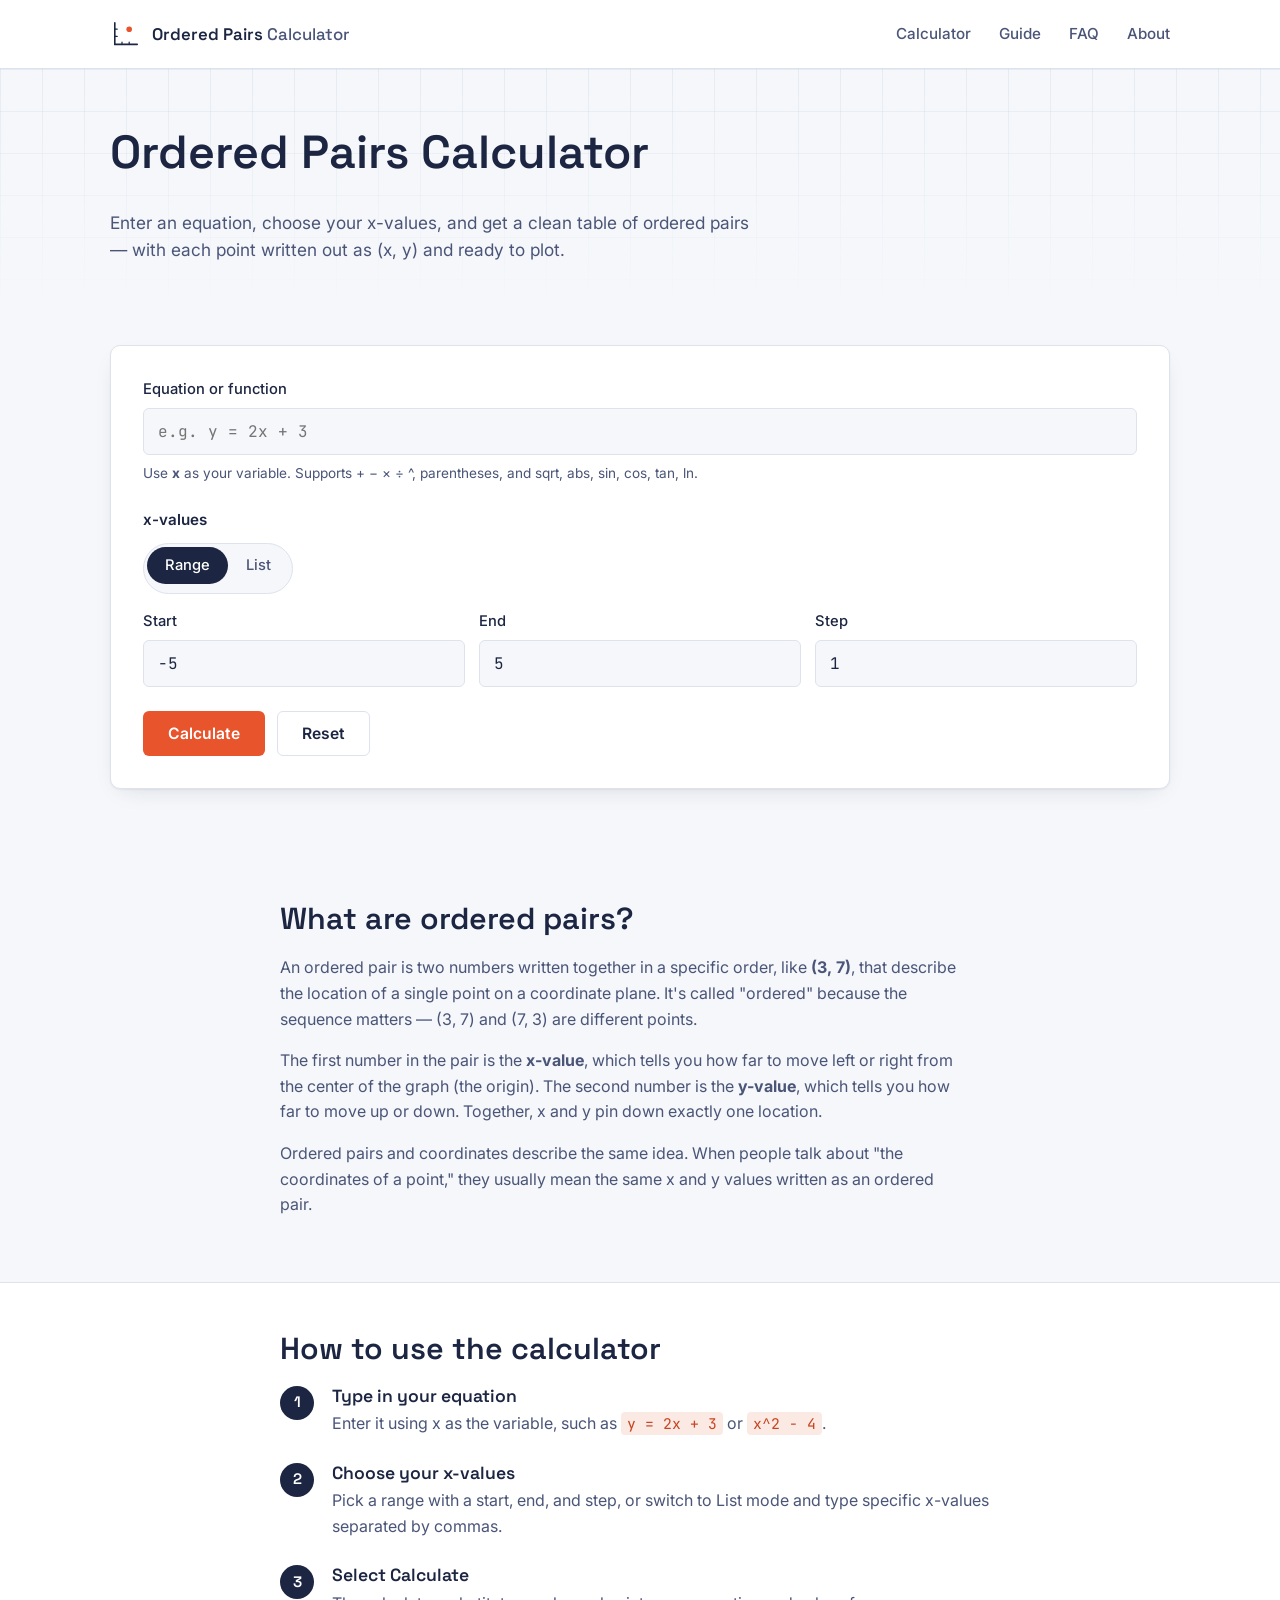
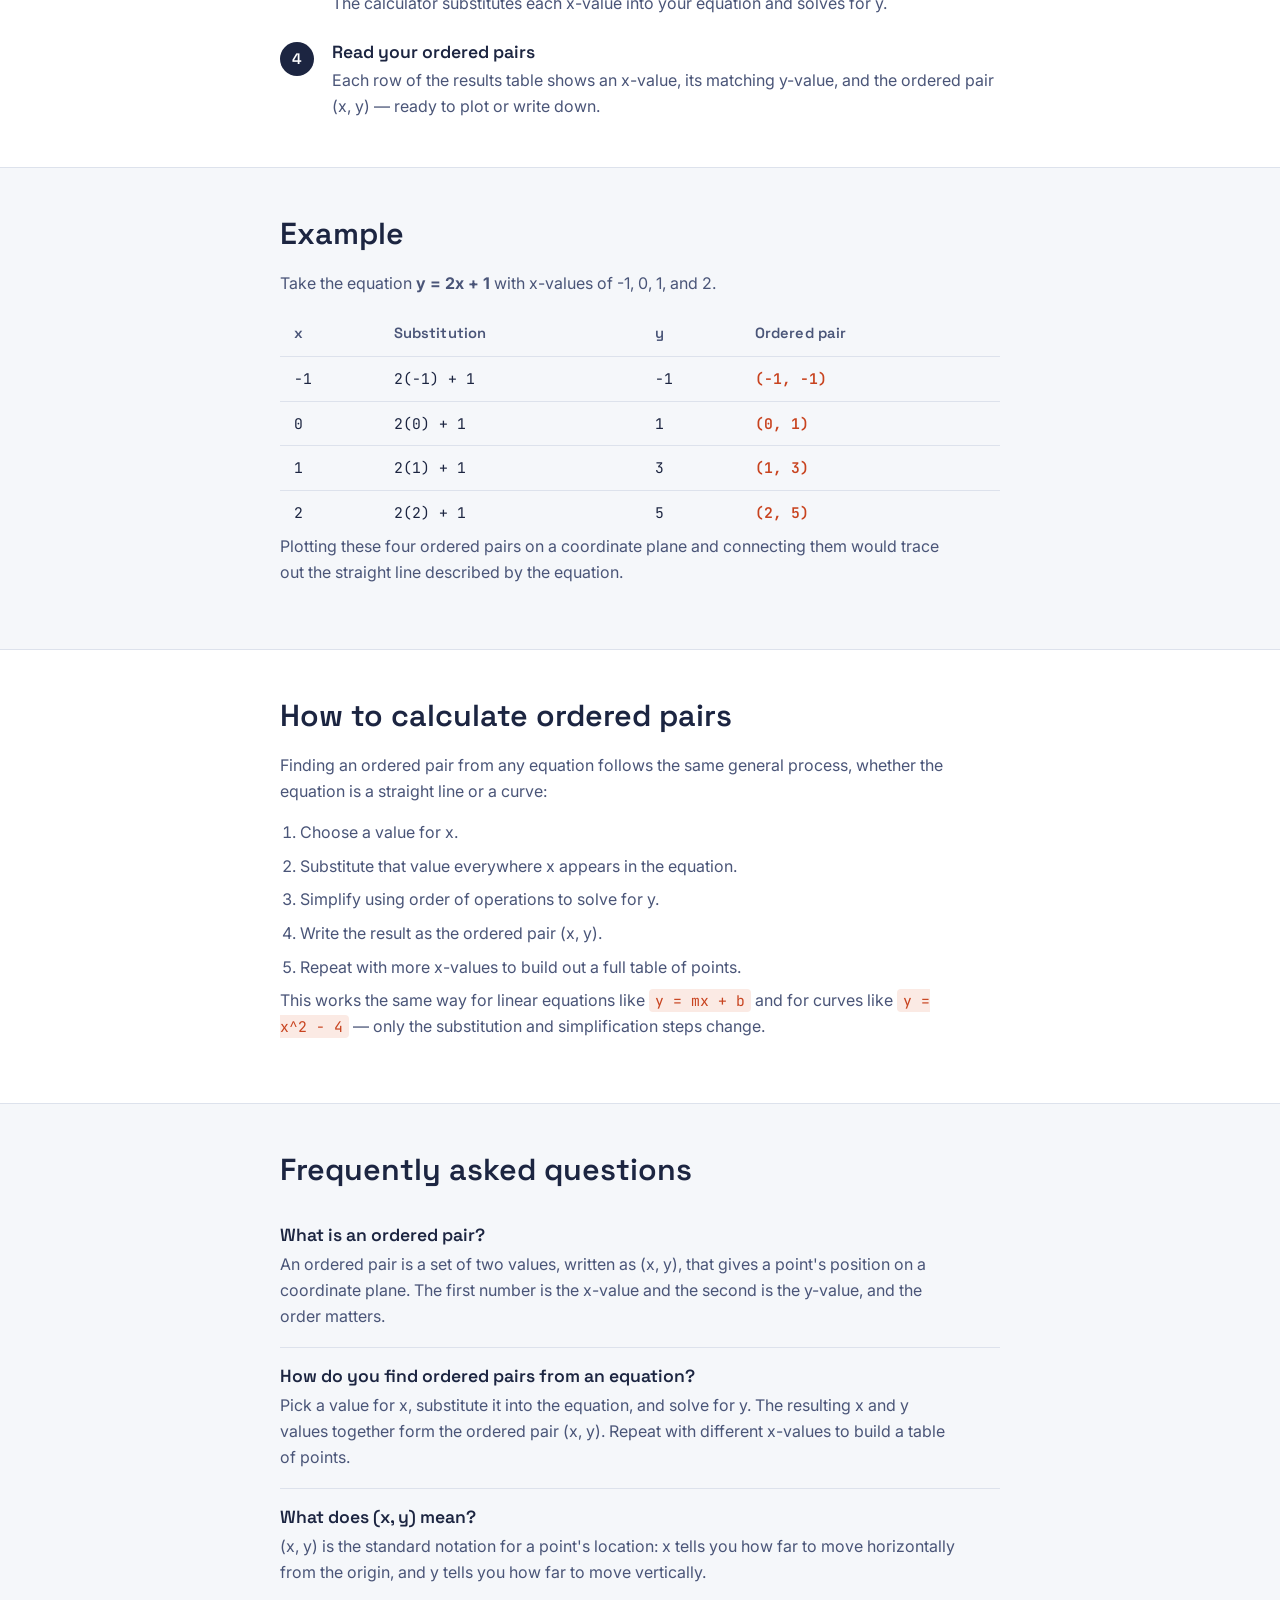
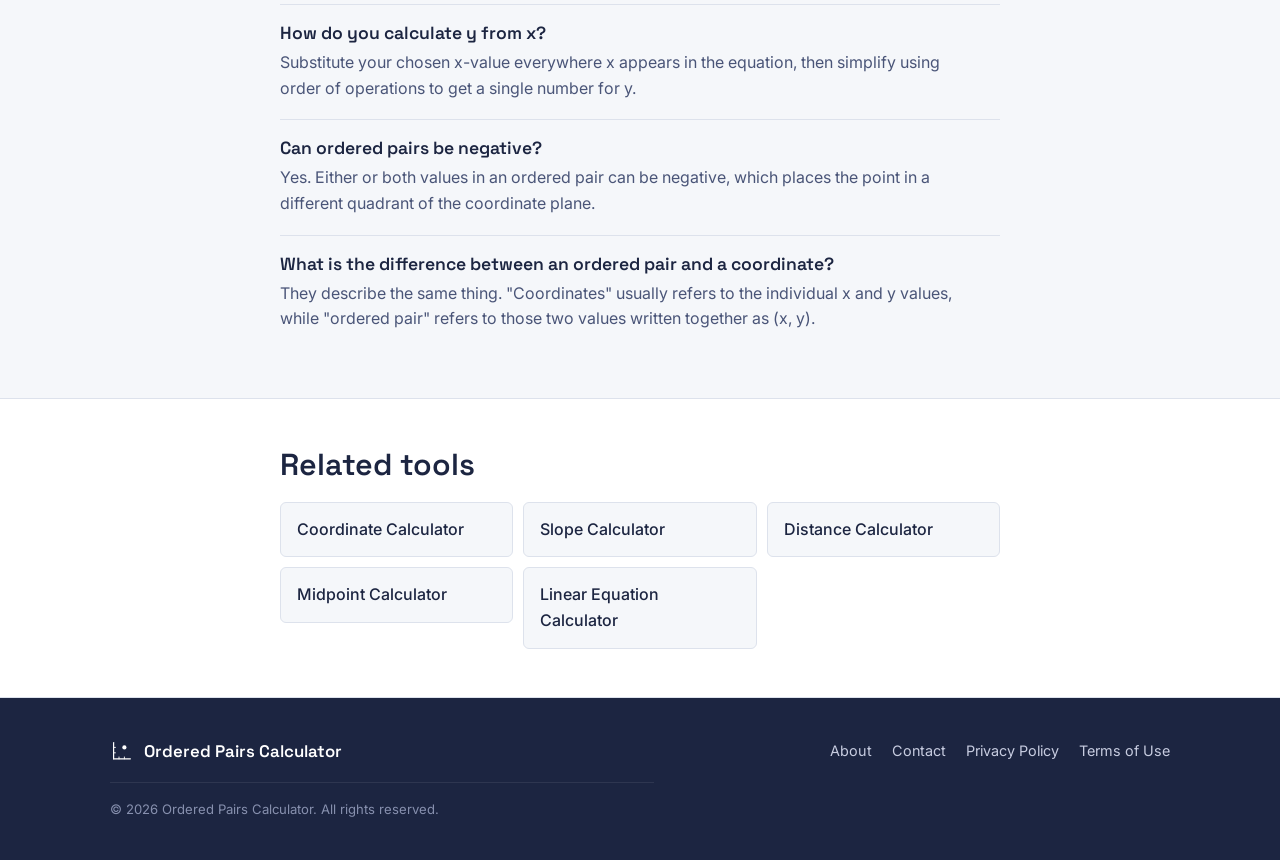
==== index.html @ 03b7f7bb "Initial commit" ====
<!DOCTYPE html>
<html lang="en">
<head>
  <meta charset="UTF-8">
  <meta name="viewport" content="width=device-width, initial-scale=1.0">
  <title>Ordered Pairs Calculator — Find (x, y) From Any Equation</title>
  <meta name="description" content="Enter an equation or function and instantly get a table of ordered pairs (x, y). Free, fast, and works right in your browser — no sign-up needed.">
  <link rel="canonical" href="https://www.orderedpairscalculator.com/">

  <!-- Open Graph -->
  <meta property="og:type" content="website">
  <meta property="og:title" content="Ordered Pairs Calculator — Find (x, y) From Any Equation">
  <meta property="og:description" content="Enter an equation or function and instantly get a table of ordered pairs (x, y). Free, fast, and works right in your browser.">
  <meta property="og:url" content="https://www.orderedpairscalculator.com/">
  <meta property="og:site_name" content="Ordered Pairs Calculator">
  <meta name="twitter:card" content="summary">
  <meta name="twitter:title" content="Ordered Pairs Calculator — Find (x, y) From Any Equation">
  <meta name="twitter:description" content="Enter an equation or function and instantly get a table of ordered pairs (x, y).">

  <link rel="icon" type="image/svg+xml" href="assets/favicon.svg">
  <link rel="alternate icon" href="assets/favicon.ico">
  <link rel="preconnect" href="https://fonts.googleapis.com">
  <link rel="preconnect" href="https://fonts.gstatic.com" crossorigin>
  <link href="https://fonts.googleapis.com/css2?family=Space+Grotesk:wght@500;600;700&family=Inter:wght@400;500;600&family=JetBrains+Mono:wght@500;600&display=swap" rel="stylesheet">
  <link rel="stylesheet" href="style.css">

  <script type="application/ld+json">
  {
    "@context": "https://schema.org",
    "@type": "FAQPage",
    "mainEntity": [
      {
        "@type": "Question",
        "name": "What is an ordered pair?",
        "acceptedAnswer": {
          "@type": "Answer",
          "text": "An ordered pair is a set of two values, written as (x, y), that gives a point's position on a coordinate plane. The first number is the x-value and the second is the y-value, and the order matters."
        }
      },
      {
        "@type": "Question",
        "name": "How do you find ordered pairs from an equation?",
        "acceptedAnswer": {
          "@type": "Answer",
          "text": "Pick a value for x, substitute it into the equation, and solve for y. The resulting x and y values together form the ordered pair (x, y). Repeat with different x-values to build a table of points."
        }
      },
      {
        "@type": "Question",
        "name": "What does (x, y) mean?",
        "acceptedAnswer": {
          "@type": "Answer",
          "text": "(x, y) is the standard notation for a point's location: x tells you how far to move horizontally from the origin, and y tells you how far to move vertically."
        }
      },
      {
        "@type": "Question",
        "name": "How do you calculate y from x?",
        "acceptedAnswer": {
          "@type": "Answer",
          "text": "Substitute your chosen x-value everywhere x appears in the equation, then simplify using order of operations to get a single number for y."
        }
      },
      {
        "@type": "Question",
        "name": "Can ordered pairs be negative?",
        "acceptedAnswer": {
          "@type": "Answer",
          "text": "Yes. Either or both values in an ordered pair can be negative, which places the point in a different quadrant of the coordinate plane."
        }
      },
      {
        "@type": "Question",
        "name": "What is the difference between an ordered pair and a coordinate?",
        "acceptedAnswer": {
          "@type": "Answer",
          "text": "They describe the same thing. \"Coordinates\" usually refers to the individual x and y values, while \"ordered pair\" refers to those two values written together as (x, y)."
        }
      }
    ]
  }
  </script>
</head>
<body>

  <a class="skip-link" href="#calculator">Skip to calculator</a>

  <header class="site-header">
    <div class="wrap header-inner">
      <a href="index.html" class="brand">
        <img src="assets/logo.svg" alt="" width="32" height="32">
        <span>Ordered Pairs<em>Calculator</em></span>
      </a>
      <button class="nav-toggle" id="navToggle" aria-expanded="false" aria-controls="siteNav">
        <span></span><span></span><span></span>
        <span class="sr-only">Menu</span>
      </button>
      <nav class="site-nav" id="siteNav">
        <a href="#calculator">Calculator</a>
        <a href="#what-is">Guide</a>
        <a href="#faq">FAQ</a>
        <a href="about.html">About</a>
      </nav>
    </div>
  </header>

  <main>

    <section class="hero">
      <div class="wrap hero-inner">
        <div class="hero-text">
          <h1>Ordered Pairs Calculator</h1>
          <p>Enter an equation, choose your x-values, and get a clean table of ordered pairs — with each point written out as (x, y) and ready to plot.</p>
        </div>
      </div>
      <div class="hero-grid" aria-hidden="true"></div>
    </section>

    <section class="calculator-section" id="calculator">
      <div class="wrap">
        <div class="calc-card">

          <div class="calc-field">
            <label for="equationInput">Equation or function</label>
            <input type="text" id="equationInput" name="equationInput" placeholder="e.g. y = 2x + 3" autocomplete="off" spellcheck="false">
            <p class="field-hint">Use <strong>x</strong> as your variable. Supports + − × ÷ ^, parentheses, and sqrt, abs, sin, cos, tan, ln.</p>
          </div>

          <fieldset class="calc-field">
            <legend>x-values</legend>
            <div class="mode-toggle" role="radiogroup" aria-label="x-value input mode">
              <label class="mode-option">
                <input type="radio" name="xMode" value="range" checked>
                <span>Range</span>
              </label>
              <label class="mode-option">
                <input type="radio" name="xMode" value="list">
                <span>List</span>
              </label>
            </div>

            <div class="mode-panel" id="rangePanel">
              <div class="range-grid">
                <div>
                  <label for="xStart">Start</label>
                  <input type="number" id="xStart" value="-5" step="any">
                </div>
                <div>
                  <label for="xEnd">End</label>
                  <input type="number" id="xEnd" value="5" step="any">
                </div>
                <div>
                  <label for="xStep">Step</label>
                  <input type="number" id="xStep" value="1" step="any" min="0.0001">
                </div>
              </div>
            </div>

            <div class="mode-panel" id="listPanel" hidden>
              <label for="xList">x-values, separated by commas</label>
              <input type="text" id="xList" placeholder="e.g. -2, 0, 1, 3, 4.5" autocomplete="off">
            </div>
          </fieldset>

          <div class="calc-actions">
            <button type="button" id="calculateBtn" class="btn btn-primary">Calculate</button>
            <button type="button" id="resetBtn" class="btn btn-secondary">Reset</button>
          </div>

          <div id="errorMessage" class="error-message" role="alert" hidden></div>

          <div id="resultsArea" class="results-area" hidden>
            <h2 class="results-heading">Results</h2>
            <p id="resultsExplain" class="results-explain"></p>
            <div class="table-scroll">
              <table id="resultsTable">
                <thead>
                  <tr>
                    <th scope="col">x</th>
                    <th scope="col">y</th>
                    <th scope="col">Ordered pair</th>
                  </tr>
                </thead>
                <tbody id="resultsBody"></tbody>
              </table>
            </div>
          </div>

        </div>
      </div>
    </section>

    <section class="content-section" id="what-is">
      <div class="wrap wrap-narrow">
        <h2>What are ordered pairs?</h2>
        <p>An ordered pair is two numbers written together in a specific order, like <strong>(3, 7)</strong>, that describe the location of a single point on a coordinate plane. It's called "ordered" because the sequence matters — (3, 7) and (7, 3) are different points.</p>
        <p>The first number in the pair is the <strong>x-value</strong>, which tells you how far to move left or right from the center of the graph (the origin). The second number is the <strong>y-value</strong>, which tells you how far to move up or down. Together, x and y pin down exactly one location.</p>
        <p>Ordered pairs and coordinates describe the same idea. When people talk about "the coordinates of a point," they usually mean the same x and y values written as an ordered pair.</p>
      </div>
    </section>

    <section class="content-section content-alt">
      <div class="wrap wrap-narrow">
        <h2>How to use the calculator</h2>
        <ol class="step-list">
          <li>
            <span class="step-num">1</span>
            <div>
              <h3>Type in your equation</h3>
              <p>Enter it using x as the variable, such as <code>y = 2x + 3</code> or <code>x^2 - 4</code>.</p>
            </div>
          </li>
          <li>
            <span class="step-num">2</span>
            <div>
              <h3>Choose your x-values</h3>
              <p>Pick a range with a start, end, and step, or switch to List mode and type specific x-values separated by commas.</p>
            </div>
          </li>
          <li>
            <span class="step-num">3</span>
            <div>
              <h3>Select Calculate</h3>
              <p>The calculator substitutes each x-value into your equation and solves for y.</p>
            </div>
          </li>
          <li>
            <span class="step-num">4</span>
            <div>
              <h3>Read your ordered pairs</h3>
              <p>Each row of the results table shows an x-value, its matching y-value, and the ordered pair (x, y) — ready to plot or write down.</p>
            </div>
          </li>
        </ol>
      </div>
    </section>

    <section class="content-section" id="example">
      <div class="wrap wrap-narrow">
        <h2>Example</h2>
        <p>Take the equation <strong>y = 2x + 1</strong> with x-values of -1, 0, 1, and 2.</p>
        <div class="table-scroll">
          <table class="example-table">
            <thead>
              <tr><th scope="col">x</th><th scope="col">Substitution</th><th scope="col">y</th><th scope="col">Ordered pair</th></tr>
            </thead>
            <tbody>
              <tr><td>-1</td><td>2(-1) + 1</td><td>-1</td><td>(-1, -1)</td></tr>
              <tr><td>0</td><td>2(0) + 1</td><td>1</td><td>(0, 1)</td></tr>
              <tr><td>1</td><td>2(1) + 1</td><td>3</td><td>(1, 3)</td></tr>
              <tr><td>2</td><td>2(2) + 1</td><td>5</td><td>(2, 5)</td></tr>
            </tbody>
          </table>
        </div>
        <p>Plotting these four ordered pairs on a coordinate plane and connecting them would trace out the straight line described by the equation.</p>
      </div>
    </section>

    <section class="content-section content-alt" id="how-to-calculate">
      <div class="wrap wrap-narrow">
        <h2>How to calculate ordered pairs</h2>
        <p>Finding an ordered pair from any equation follows the same general process, whether the equation is a straight line or a curve:</p>
        <ol class="plain-list">
          <li>Choose a value for x.</li>
          <li>Substitute that value everywhere x appears in the equation.</li>
          <li>Simplify using order of operations to solve for y.</li>
          <li>Write the result as the ordered pair (x, y).</li>
          <li>Repeat with more x-values to build out a full table of points.</li>
        </ol>
        <p>This works the same way for linear equations like <code>y = mx + b</code> and for curves like <code>y = x^2 - 4</code> — only the substitution and simplification steps change.</p>
      </div>
    </section>

    <section class="content-section" id="faq">
      <div class="wrap wrap-narrow">
        <h2>Frequently asked questions</h2>

        <div class="faq-item">
          <h3>What is an ordered pair?</h3>
          <p>An ordered pair is a set of two values, written as (x, y), that gives a point's position on a coordinate plane. The first number is the x-value and the second is the y-value, and the order matters.</p>
        </div>

        <div class="faq-item">
          <h3>How do you find ordered pairs from an equation?</h3>
          <p>Pick a value for x, substitute it into the equation, and solve for y. The resulting x and y values together form the ordered pair (x, y). Repeat with different x-values to build a table of points.</p>
        </div>

        <div class="faq-item">
          <h3>What does (x, y) mean?</h3>
          <p>(x, y) is the standard notation for a point's location: x tells you how far to move horizontally from the origin, and y tells you how far to move vertically.</p>
        </div>

        <div class="faq-item">
          <h3>How do you calculate y from x?</h3>
          <p>Substitute your chosen x-value everywhere x appears in the equation, then simplify using order of operations to get a single number for y.</p>
        </div>

        <div class="faq-item">
          <h3>Can ordered pairs be negative?</h3>
          <p>Yes. Either or both values in an ordered pair can be negative, which places the point in a different quadrant of the coordinate plane.</p>
        </div>

        <div class="faq-item">
          <h3>What is the difference between an ordered pair and a coordinate?</h3>
          <p>They describe the same thing. "Coordinates" usually refers to the individual x and y values, while "ordered pair" refers to those two values written together as (x, y).</p>
        </div>
      </div>
    </section>

    <section class="content-section content-alt" id="related-tools">
      <div class="wrap wrap-narrow">
        <h2>Related tools</h2>
        <ul class="related-list">
          <li><a href="#">Coordinate Calculator</a></li>
          <li><a href="#">Slope Calculator</a></li>
          <li><a href="#">Distance Calculator</a></li>
          <li><a href="#">Midpoint Calculator</a></li>
          <li><a href="#">Linear Equation Calculator</a></li>
        </ul>
      </div>
    </section>

  </main>

  <footer class="site-footer">
    <div class="wrap footer-inner">
      <a href="index.html" class="brand brand-footer">
        <img src="assets/logo.svg" alt="" width="24" height="24">
        <span>Ordered Pairs Calculator</span>
      </a>
      <nav class="footer-nav">
        <a href="about.html">About</a>
        <a href="contact.html">Contact</a>
        <a href="privacy-policy.html">Privacy Policy</a>
        <a href="terms-of-use.html">Terms of Use</a>
      </nav>
      <p class="footer-copy">&copy; <span id="year"></span> Ordered Pairs Calculator. All rights reserved.</p>
    </div>
  </footer>

  <script src="script.js"></script>
</body>
</html>
---- style.css ----
/* =========================================================
   Ordered Pairs Calculator — stylesheet
   Design tokens
   ========================================================= */
:root {
  --ink: #1C2541;
  --ink-soft: #4A5578;
  --bg: #F5F7FA;
  --surface: #FFFFFF;
  --line: #DDE2EC;
  --blue: #3A6EA5;
  --blue-dark: #2C5680;
  --point: #E8542C;
  --point-dark: #C8431F;
  --success-bg: #FBEAE4;

  --font-head: 'Space Grotesk', 'Segoe UI', system-ui, sans-serif;
  --font-body: 'Inter', 'Segoe UI', system-ui, sans-serif;
  --font-mono: 'JetBrains Mono', 'SFMono-Regular', Consolas, monospace;

  --radius: 10px;
  --radius-sm: 6px;
  --shadow-card: 0 1px 2px rgba(28, 37, 65, 0.06), 0 8px 24px -12px rgba(28, 37, 65, 0.18);
  --max-width: 1100px;
}

/* =========================================================
   Reset & base
   ========================================================= */
*, *::before, *::after { box-sizing: border-box; }
html { -webkit-text-size-adjust: 100%; scroll-behavior: smooth; }

body {
  margin: 0;
  font-family: var(--font-body);
  color: var(--ink);
  background: var(--bg);
  line-height: 1.6;
  font-size: 16px;
}

img { max-width: 100%; display: block; }

a {
  color: var(--blue-dark);
  text-decoration-thickness: 1.5px;
  text-underline-offset: 2px;
}
a:hover { color: var(--point-dark); }

h1, h2, h3 {
  font-family: var(--font-head);
  color: var(--ink);
  line-height: 1.2;
  margin: 0 0 0.6em;
  font-weight: 600;
}

h1 { font-size: clamp(2rem, 4.5vw, 2.9rem); }
h2 { font-size: clamp(1.4rem, 3vw, 1.9rem); }
h3 { font-size: 1.1rem; }

p { margin: 0 0 1em; color: var(--ink-soft); max-width: 68ch; }

code {
  font-family: var(--font-mono);
  background: var(--success-bg);
  color: var(--point-dark);
  padding: 0.12em 0.4em;
  border-radius: 4px;
  font-size: 0.92em;
}

.sr-only {
  position: absolute;
  width: 1px; height: 1px;
  padding: 0; margin: -1px;
  overflow: hidden;
  clip: rect(0,0,0,0);
  white-space: nowrap;
  border: 0;
}

.skip-link {
  position: absolute;
  left: -999px;
  top: 0;
  background: var(--ink);
  color: #fff;
  padding: 10px 16px;
  z-index: 100;
  border-radius: 0 0 6px 0;
}
.skip-link:focus {
  left: 0;
}

:focus-visible {
  outline: 3px solid var(--blue);
  outline-offset: 2px;
}

.wrap {
  max-width: var(--max-width);
  margin: 0 auto;
  padding: 0 20px;
}
.wrap-narrow {
  max-width: 760px;
}

/* =========================================================
   Header
   ========================================================= */
.site-header {
  background: var(--surface);
  border-bottom: 1px solid var(--line);
  position: sticky;
  top: 0;
  z-index: 20;
}

.header-inner {
  display: flex;
  align-items: center;
  justify-content: space-between;
  height: 68px;
}

.brand {
  display: flex;
  align-items: center;
  gap: 10px;
  font-family: var(--font-head);
  font-weight: 600;
  font-size: 1.05rem;
  color: var(--ink);
  text-decoration: none;
  white-space: nowrap;
}
.brand em {
  font-style: normal;
  font-weight: 500;
  color: var(--ink-soft);
  margin-left: 4px;
}
.brand:hover { color: var(--ink); }

.site-nav {
  display: flex;
  align-items: center;
  gap: 28px;
}
.site-nav a {
  color: var(--ink-soft);
  text-decoration: none;
  font-size: 0.95rem;
  font-weight: 500;
}
.site-nav a:hover { color: var(--point-dark); }

.nav-toggle {
  display: none;
  flex-direction: column;
  justify-content: center;
  gap: 5px;
  width: 40px;
  height: 40px;
  background: none;
  border: 1px solid var(--line);
  border-radius: var(--radius-sm);
  cursor: pointer;
}
.nav-toggle span {
  display: block;
  width: 18px;
  height: 2px;
  background: var(--ink);
  margin: 0 auto;
  transition: transform 0.2s ease, opacity 0.2s ease;
}
.nav-toggle[aria-expanded="true"] span:nth-child(1) { transform: translateY(7px) rotate(45deg); }
.nav-toggle[aria-expanded="true"] span:nth-child(2) { opacity: 0; }
.nav-toggle[aria-expanded="true"] span:nth-child(3) { transform: translateY(-7px) rotate(-45deg); }

/* =========================================================
   Hero — subtle coordinate-grid motif
   ========================================================= */
.hero {
  position: relative;
  padding: 56px 0 64px;
  overflow: hidden;
}

.hero-grid {
  position: absolute;
  inset: 0;
  z-index: 0;
  pointer-events: none;
  background-image:
    linear-gradient(to right, rgba(58, 110, 165, 0.08) 1px, transparent 1px),
    linear-gradient(to bottom, rgba(58, 110, 165, 0.08) 1px, transparent 1px);
  background-size: 42px 42px;
  -webkit-mask-image: linear-gradient(to bottom, black, transparent 85%);
  mask-image: linear-gradient(to bottom, black, transparent 85%);
}

.hero-inner {
  position: relative;
  z-index: 1;
}

.hero-text { max-width: 640px; }
.hero-text p { font-size: 1.08rem; }

/* =========================================================
   Calculator
   ========================================================= */
.calculator-section {
  padding: 0 0 64px;
  position: relative;
  z-index: 1;
}

.calc-card {
  background: var(--surface);
  border: 1px solid var(--line);
  border-radius: var(--radius);
  box-shadow: var(--shadow-card);
  padding: 32px;
}

.calc-field {
  margin: 0 0 24px;
  border: none;
  padding: 0;
}

.calc-field legend {
  padding: 0;
  font-weight: 600;
  margin-bottom: 10px;
  font-size: 0.95rem;
}

.calc-field label {
  display: block;
  font-weight: 500;
  font-size: 0.92rem;
  margin-bottom: 6px;
  color: var(--ink);
}

.calc-field input[type="text"],
.calc-field input[type="number"] {
  width: 100%;
  font-family: var(--font-mono);
  font-size: 1rem;
  padding: 12px 14px;
  border: 1.5px solid var(--line);
  border-radius: var(--radius-sm);
  background: var(--bg);
  color: var(--ink);
}
.calc-field input:focus {
  border-color: var(--blue);
  background: var(--surface);
}

.field-hint {
  font-size: 0.85rem;
  color: var(--ink-soft);
  margin: 8px 0 0;
}

.mode-toggle {
  display: inline-flex;
  border: 1.5px solid var(--line);
  border-radius: 999px;
  padding: 3px;
  margin-bottom: 16px;
  background: var(--bg);
}
.mode-option {
  position: relative;
  margin: 0;
  font-size: 0.88rem;
}
.mode-option input {
  position: absolute;
  opacity: 0;
  width: 1px; height: 1px;
}
.mode-option span {
  display: inline-block;
  padding: 7px 18px;
  border-radius: 999px;
  cursor: pointer;
  font-weight: 500;
  color: var(--ink-soft);
}
.mode-option input:checked + span {
  background: var(--ink);
  color: #fff;
}
.mode-option input:focus-visible + span {
  outline: 3px solid var(--blue);
  outline-offset: 2px;
}

.range-grid {
  display: grid;
  grid-template-columns: repeat(3, 1fr);
  gap: 14px;
}

.calc-actions {
  display: flex;
  gap: 12px;
  margin-top: 4px;
}

.btn {
  font-family: var(--font-body);
  font-weight: 600;
  font-size: 0.98rem;
  padding: 12px 24px;
  border-radius: var(--radius-sm);
  border: 1.5px solid transparent;
  cursor: pointer;
  transition: transform 0.06s ease, background 0.15s ease;
}
.btn:active { transform: translateY(1px); }

.btn-primary {
  background: var(--point);
  color: #fff;
}
.btn-primary:hover { background: var(--point-dark); }

.btn-secondary {
  background: transparent;
  color: var(--ink);
  border-color: var(--line);
}
.btn-secondary:hover { border-color: var(--ink-soft); }

.error-message {
  margin-top: 18px;
  padding: 12px 16px;
  background: #FDECEA;
  border: 1px solid #F3B4AC;
  color: #8A2A1D;
  border-radius: var(--radius-sm);
  font-size: 0.92rem;
}

.results-area {
  margin-top: 28px;
  padding-top: 24px;
  border-top: 1px solid var(--line);
}
.results-heading { font-size: 1.15rem; margin-bottom: 6px; }
.results-explain { font-size: 0.92rem; }

.table-scroll { overflow-x: auto; }

table {
  width: 100%;
  border-collapse: collapse;
  font-size: 0.95rem;
}
th, td {
  text-align: left;
  padding: 10px 14px;
  border-bottom: 1px solid var(--line);
}
th {
  font-family: var(--font-head);
  font-weight: 600;
  color: var(--ink-soft);
  font-size: 0.82rem;
  text-transform: none;
  letter-spacing: 0.01em;
}
td { font-family: var(--font-mono); }
td:last-child { color: var(--point-dark); font-weight: 600; }
tbody tr:last-child td { border-bottom: none; }
tbody tr.undefined-row td { color: var(--ink-soft); font-style: italic; }

.example-table td, .example-table th { font-size: 0.92rem; }

/* =========================================================
   Content sections
   ========================================================= */
.content-section {
  padding: 48px 0;
}
.content-alt {
  background: var(--surface);
  border-top: 1px solid var(--line);
  border-bottom: 1px solid var(--line);
}

.plain-list, .step-list {
  padding: 0;
  margin: 0;
  list-style: none;
}

.plain-list {
  list-style: decimal;
  padding-left: 1.25em;
}
.plain-list li {
  color: var(--ink-soft);
  margin-bottom: 0.5em;
  max-width: 62ch;
}

.step-list li {
  display: flex;
  gap: 18px;
  margin-bottom: 26px;
}
.step-list li:last-child { margin-bottom: 0; }

.step-num {
  flex: none;
  width: 34px;
  height: 34px;
  border-radius: 50%;
  background: var(--ink);
  color: #fff;
  font-family: var(--font-head);
  font-weight: 600;
  display: flex;
  align-items: center;
  justify-content: center;
  font-size: 0.95rem;
}

.step-list h3 { margin-bottom: 0.25em; }
.step-list p { margin-bottom: 0; }

.faq-item {
  padding: 18px 0;
  border-bottom: 1px solid var(--line);
}
.faq-item:last-child { border-bottom: none; }
.faq-item h3 { margin-bottom: 0.35em; }
.faq-item p { margin-bottom: 0; }

.related-list {
  list-style: none;
  padding: 0;
  margin: 0;
  display: grid;
  grid-template-columns: repeat(auto-fit, minmax(180px, 1fr));
  gap: 10px;
}
.related-list a {
  display: block;
  padding: 14px 16px;
  background: var(--bg);
  border: 1px solid var(--line);
  border-radius: var(--radius-sm);
  text-decoration: none;
  font-weight: 500;
  color: var(--ink);
}
.related-list a:hover {
  border-color: var(--blue);
  color: var(--blue-dark);
}

/* =========================================================
   Footer
   ========================================================= */
.site-footer {
  background: var(--ink);
  color: #C7CCE0;
  padding: 40px 0;
}
.footer-inner {
  display: flex;
  flex-wrap: wrap;
  align-items: center;
  justify-content: space-between;
  gap: 18px;
}
.brand-footer { color: #fff; }
.brand-footer img { filter: brightness(0) invert(1); }
.footer-nav {
  display: flex;
  flex-wrap: wrap;
  gap: 20px;
}
.footer-nav a {
  color: #C7CCE0;
  text-decoration: none;
  font-size: 0.9rem;
}
.footer-nav a:hover { color: #fff; }
.footer-copy {
  width: 100%;
  font-size: 0.82rem;
  color: #8790AE;
  margin: 0;
  padding-top: 16px;
  border-top: 1px solid rgba(255,255,255,0.08);
}

/* =========================================================
   Simple pages (about / contact / policy)
   ========================================================= */
.page-hero {
  padding: 48px 0 8px;
}
.page-section {
  padding: 24px 0 64px;
}
.page-section h2 {
  margin-top: 1.6em;
}
.contact-form {
  display: grid;
  gap: 18px;
  max-width: 520px;
  margin-top: 12px;
}
.contact-form label {
  display: block;
  font-weight: 500;
  font-size: 0.92rem;
  margin-bottom: 6px;
}
.contact-form input,
.contact-form textarea {
  width: 100%;
  font-family: var(--font-body);
  font-size: 1rem;
  padding: 12px 14px;
  border: 1.5px solid var(--line);
  border-radius: var(--radius-sm);
  background: var(--surface);
}
.contact-form textarea { resize: vertical; min-height: 140px; }

/* =========================================================
   Responsive
   ========================================================= */
@media (max-width: 720px) {
  .nav-toggle { display: flex; }

  .site-nav {
    position: absolute;
    top: 68px;
    left: 0;
    right: 0;
    background: var(--surface);
    border-bottom: 1px solid var(--line);
    flex-direction: column;
    align-items: flex-start;
    gap: 0;
    padding: 8px 20px 16px;
    display: none;
  }
  .site-nav.open { display: flex; }
  .site-nav a {
    padding: 12px 0;
    width: 100%;
    border-bottom: 1px solid var(--line);
  }
  .site-nav a:last-child { border-bottom: none; }

  .calc-card { padding: 22px; }
  .range-grid { grid-template-columns: 1fr 1fr; }
  .range-grid > div:last-child { grid-column: span 2; }

  .calc-actions { flex-direction: column; }
  .btn { width: 100%; }

  .footer-inner { flex-direction: column; align-items: flex-start; }
}

@media (max-width: 420px) {
  .range-grid { grid-template-columns: 1fr; }
  .range-grid > div:last-child { grid-column: span 1; }
}
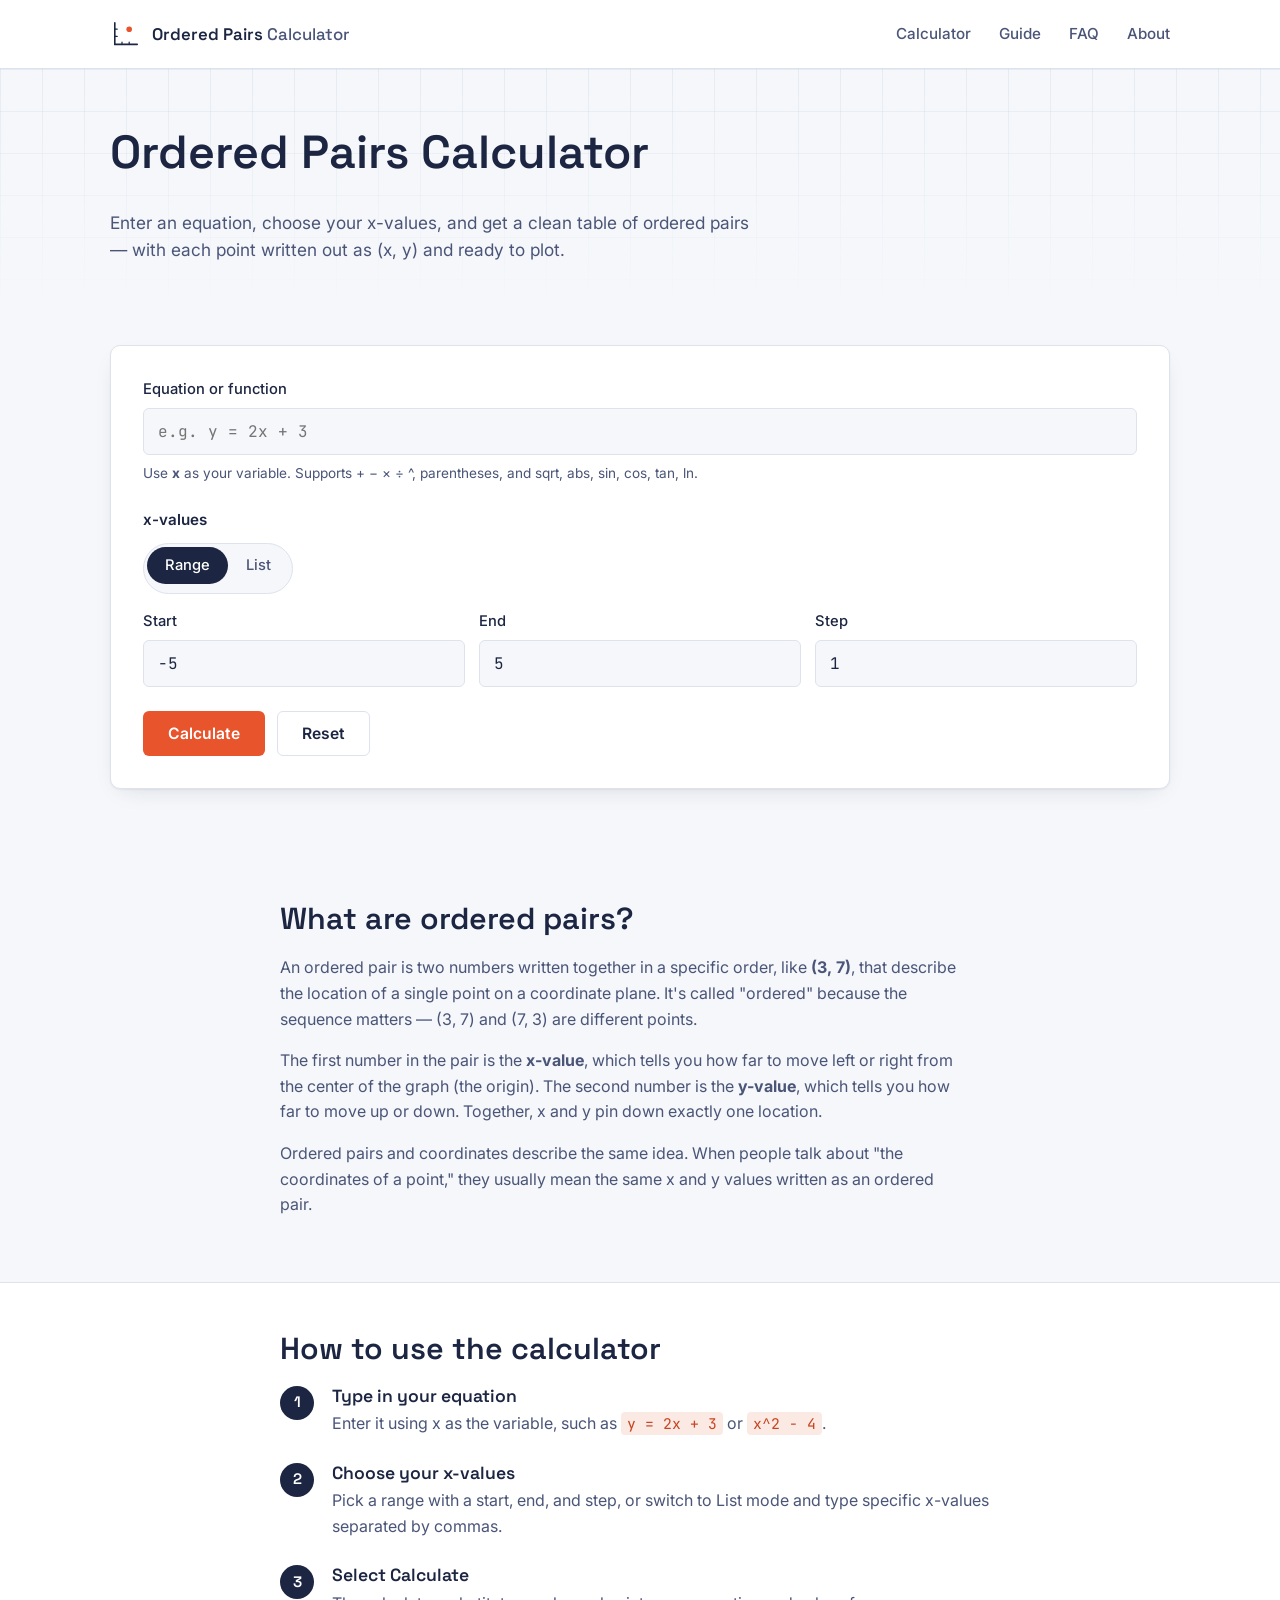
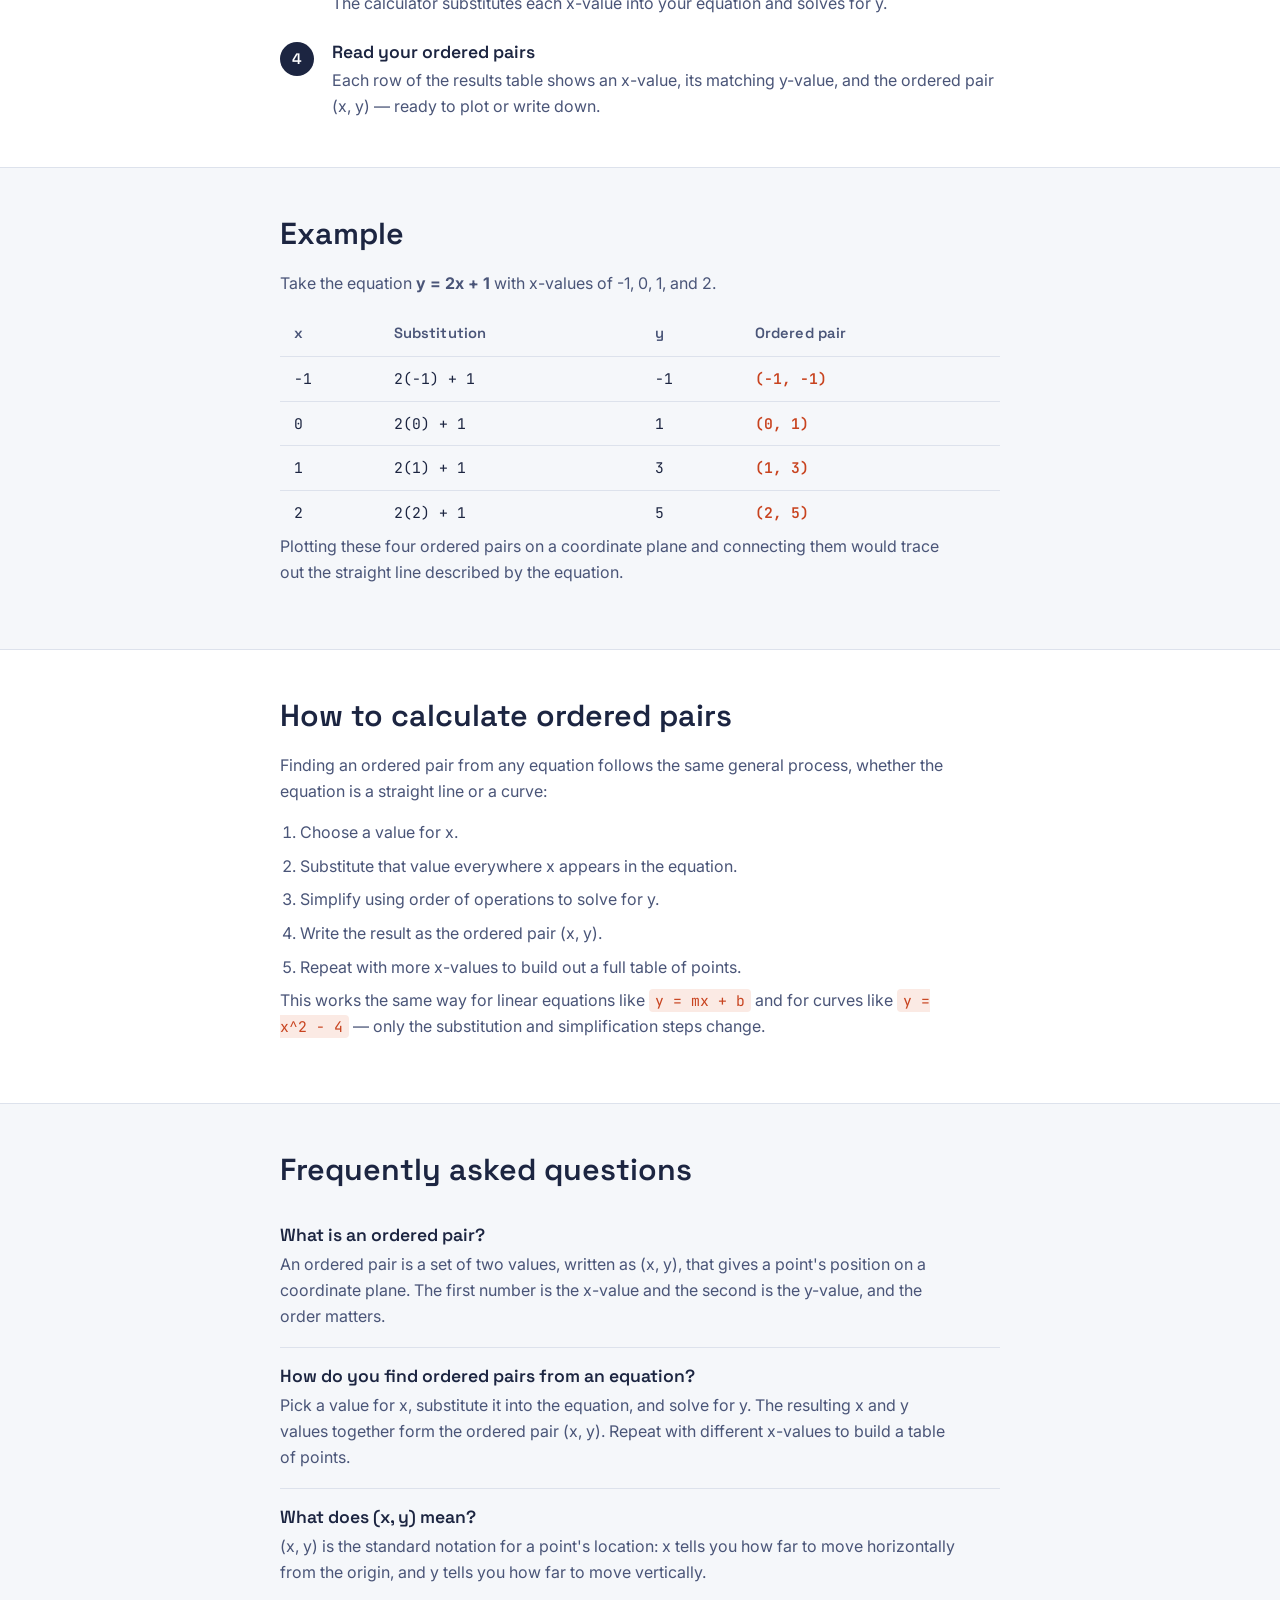
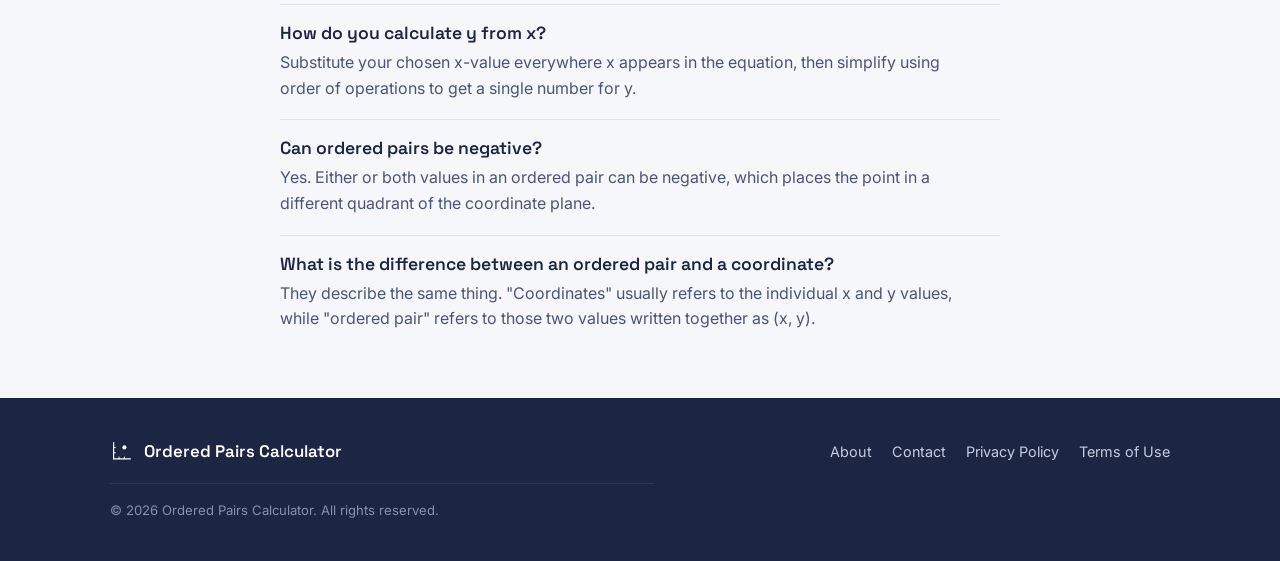
==== commit 95a2ce6e: "Update website domain" ====
--- a/index.html
+++ b/index.html
@@ -5,13 +5,13 @@
   <meta name="viewport" content="width=device-width, initial-scale=1.0">
   <title>Ordered Pairs Calculator — Find (x, y) From Any Equation</title>
   <meta name="description" content="Enter an equation or function and instantly get a table of ordered pairs (x, y). Free, fast, and works right in your browser — no sign-up needed.">
-  <link rel="canonical" href="https://www.orderedpairscalculator.com/">
+  <link rel="canonical" href="https://ordered-pairs-calculator.vercel.app/">
 
   <!-- Open Graph -->
   <meta property="og:type" content="website">
   <meta property="og:title" content="Ordered Pairs Calculator — Find (x, y) From Any Equation">
   <meta property="og:description" content="Enter an equation or function and instantly get a table of ordered pairs (x, y). Free, fast, and works right in your browser.">
-  <meta property="og:url" content="https://www.orderedpairscalculator.com/">
+  <meta property="og:url" content="https://ordered-pairs-calculator.vercel.app/">
   <meta property="og:site_name" content="Ordered Pairs Calculator">
   <meta name="twitter:card" content="summary">
   <meta name="twitter:title" content="Ordered Pairs Calculator — Find (x, y) From Any Equation">
@@ -307,19 +307,6 @@
       </div>
     </section>
 
-    <section class="content-section content-alt" id="related-tools">
-      <div class="wrap wrap-narrow">
-        <h2>Related tools</h2>
-        <ul class="related-list">
-          <li><a href="#">Coordinate Calculator</a></li>
-          <li><a href="#">Slope Calculator</a></li>
-          <li><a href="#">Distance Calculator</a></li>
-          <li><a href="#">Midpoint Calculator</a></li>
-          <li><a href="#">Linear Equation Calculator</a></li>
-        </ul>
-      </div>
-    </section>
-
   </main>
 
   <footer class="site-footer">
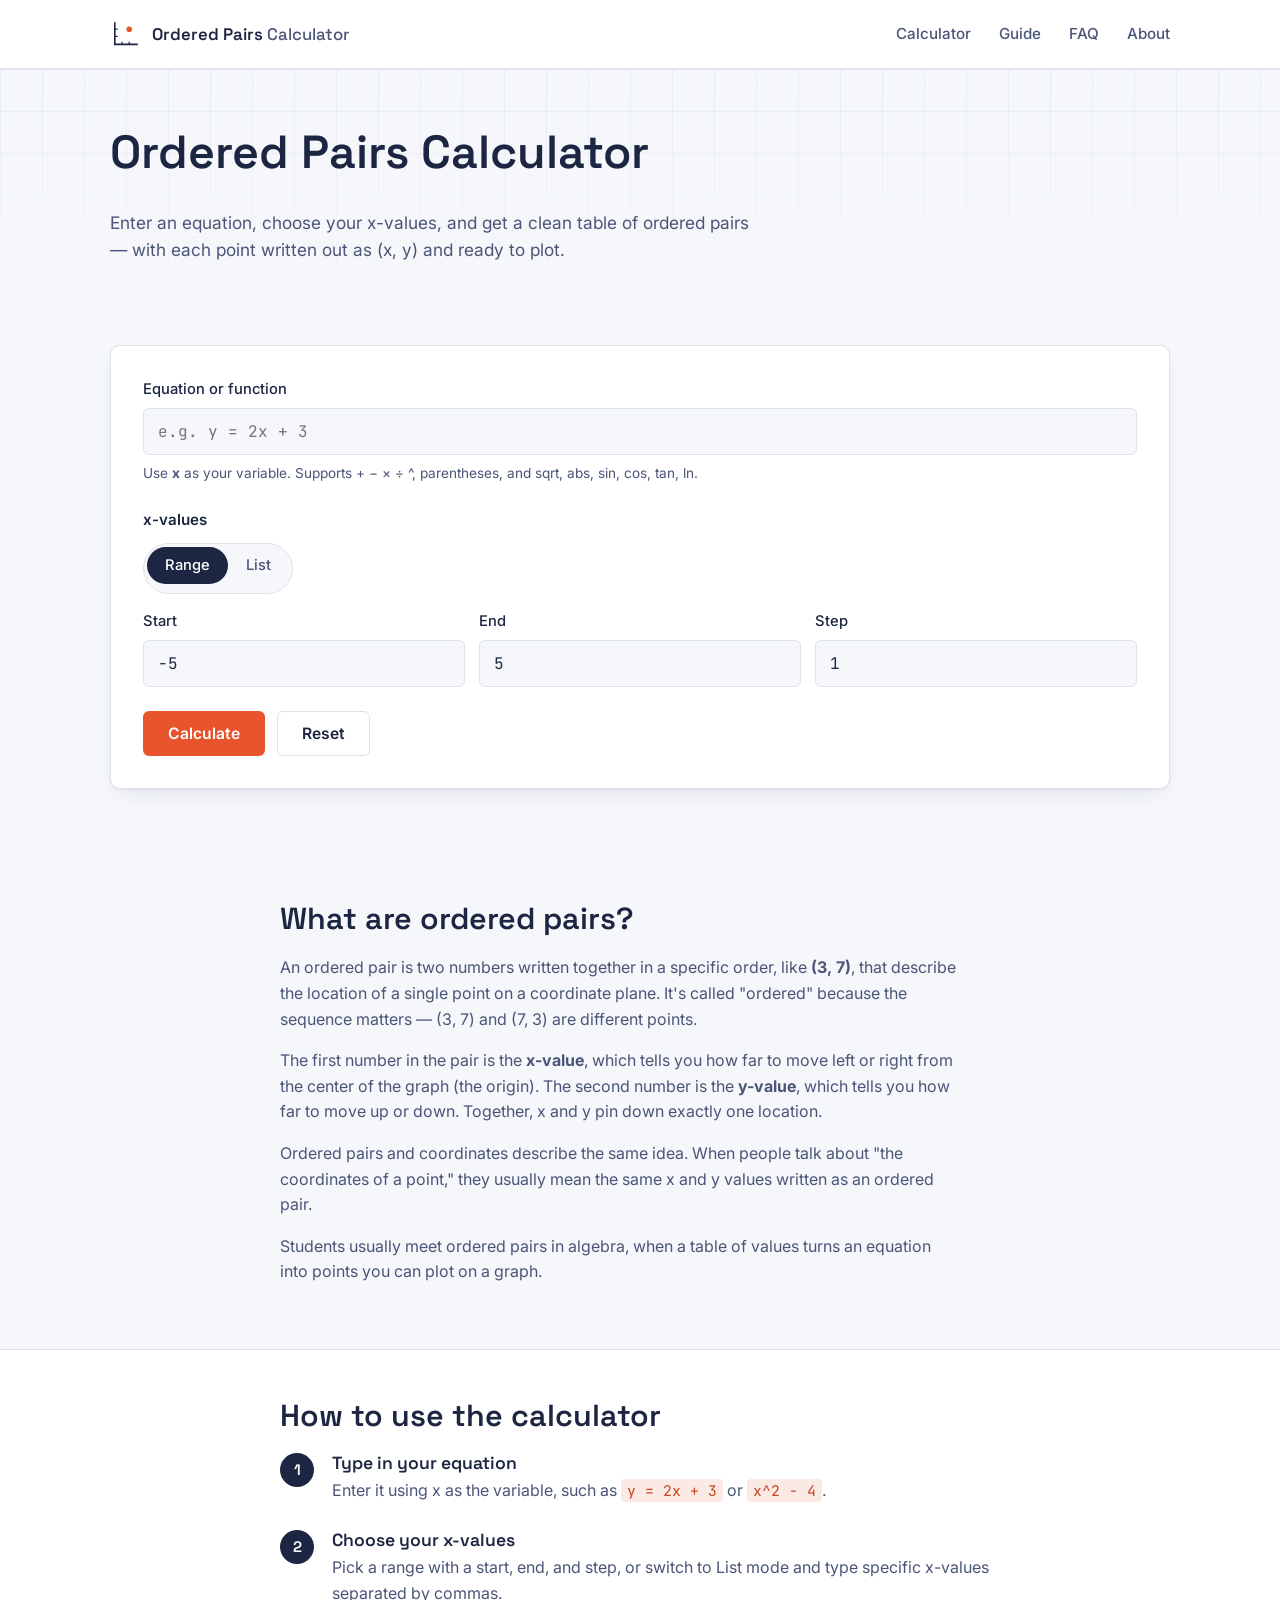
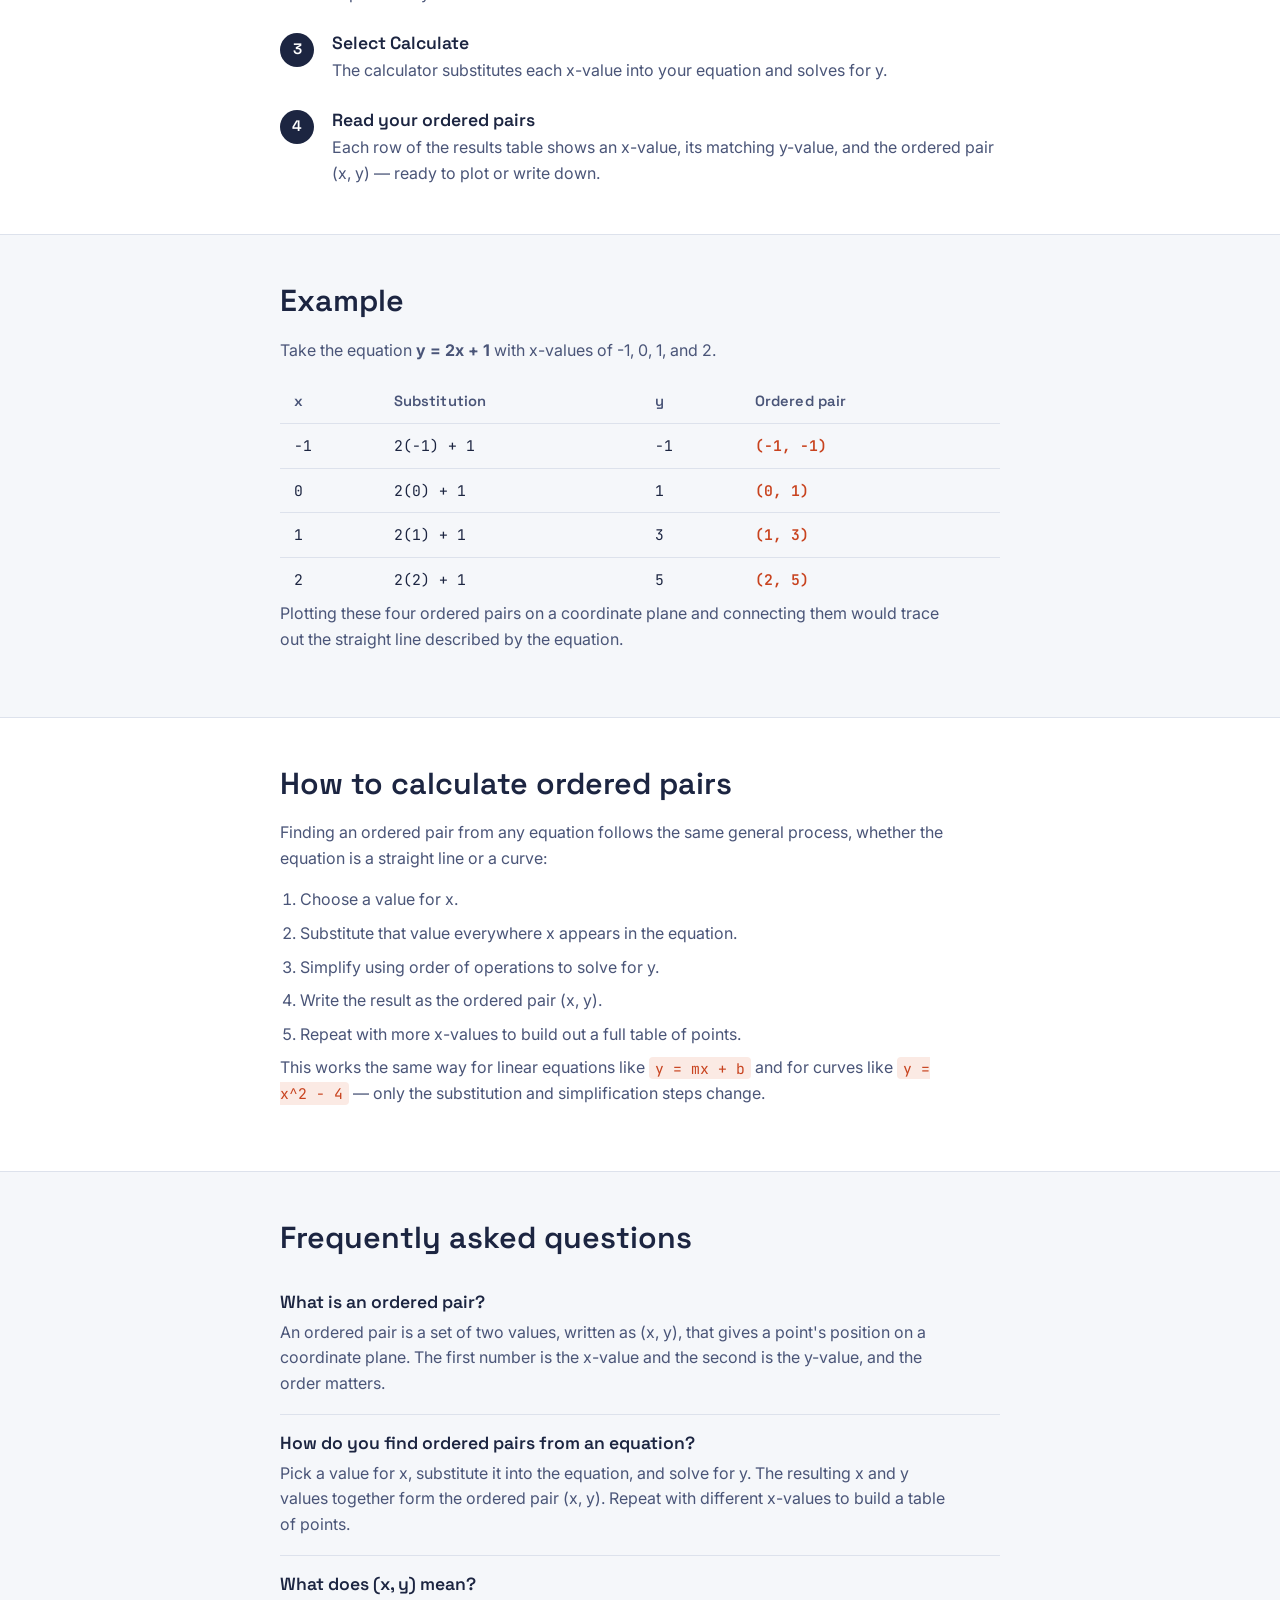
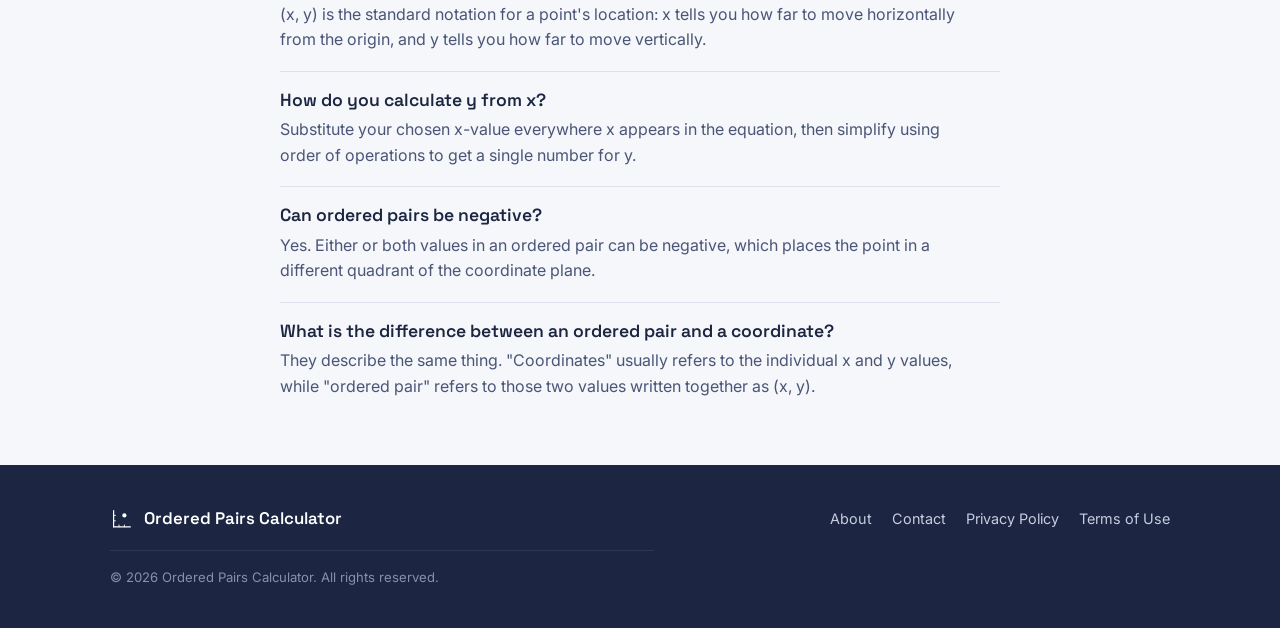
==== commit fa58bd96: "SEO meta: home + About + sitemap fix (home loc, remove dead contact)" ====
--- a/index.html
+++ b/index.html
@@ -3,19 +3,22 @@
 <head>
   <meta charset="UTF-8">
   <meta name="viewport" content="width=device-width, initial-scale=1.0">
-  <title>Ordered Pairs Calculator — Find (x, y) From Any Equation</title>
-  <meta name="description" content="Enter an equation or function and instantly get a table of ordered pairs (x, y). Free, fast, and works right in your browser — no sign-up needed.">
+  <title>Ordered Pairs Calculator — (x, y) Table of Values From Any Equation</title>
+  <meta name="description" content="Enter an equation and get a table of ordered pairs (x, y) to plot on a coordinate plane. Free algebra calculator — works right in your browser, no sign-up needed.">
   <link rel="canonical" href="https://ordered-pairs-calculator.vercel.app/">
+
+  <!-- Google Search Console verification -->
+  <meta name="google-site-verification" content="F35rqbBVg6ENbyYrUl2NkJEeMcFJ85l4w1VI4RaCMEo" />
 
   <!-- Open Graph -->
   <meta property="og:type" content="website">
-  <meta property="og:title" content="Ordered Pairs Calculator — Find (x, y) From Any Equation">
-  <meta property="og:description" content="Enter an equation or function and instantly get a table of ordered pairs (x, y). Free, fast, and works right in your browser.">
+  <meta property="og:title" content="Ordered Pairs Calculator — (x, y) Table of Values From Any Equation">
+  <meta property="og:description" content="Enter an equation and get a table of ordered pairs (x, y) to plot on a coordinate plane. Free algebra calculator — works right in your browser.">
   <meta property="og:url" content="https://ordered-pairs-calculator.vercel.app/">
   <meta property="og:site_name" content="Ordered Pairs Calculator">
   <meta name="twitter:card" content="summary">
-  <meta name="twitter:title" content="Ordered Pairs Calculator — Find (x, y) From Any Equation">
-  <meta name="twitter:description" content="Enter an equation or function and instantly get a table of ordered pairs (x, y).">
+  <meta name="twitter:title" content="Ordered Pairs Calculator — (x, y) Table of Values From Any Equation">
+  <meta name="twitter:description" content="Enter an equation and get a table of ordered pairs (x, y) to plot on a coordinate plane.">
 
   <link rel="icon" type="image/svg+xml" href="assets/favicon.svg">
   <link rel="alternate icon" href="assets/favicon.ico">
@@ -196,6 +199,7 @@
         <p>An ordered pair is two numbers written together in a specific order, like <strong>(3, 7)</strong>, that describe the location of a single point on a coordinate plane. It's called "ordered" because the sequence matters — (3, 7) and (7, 3) are different points.</p>
         <p>The first number in the pair is the <strong>x-value</strong>, which tells you how far to move left or right from the center of the graph (the origin). The second number is the <strong>y-value</strong>, which tells you how far to move up or down. Together, x and y pin down exactly one location.</p>
         <p>Ordered pairs and coordinates describe the same idea. When people talk about "the coordinates of a point," they usually mean the same x and y values written as an ordered pair.</p>
+        <p>Students usually meet ordered pairs in algebra, when a table of values turns an equation into points you can plot on a graph.</p>
       </div>
     </section>
 
